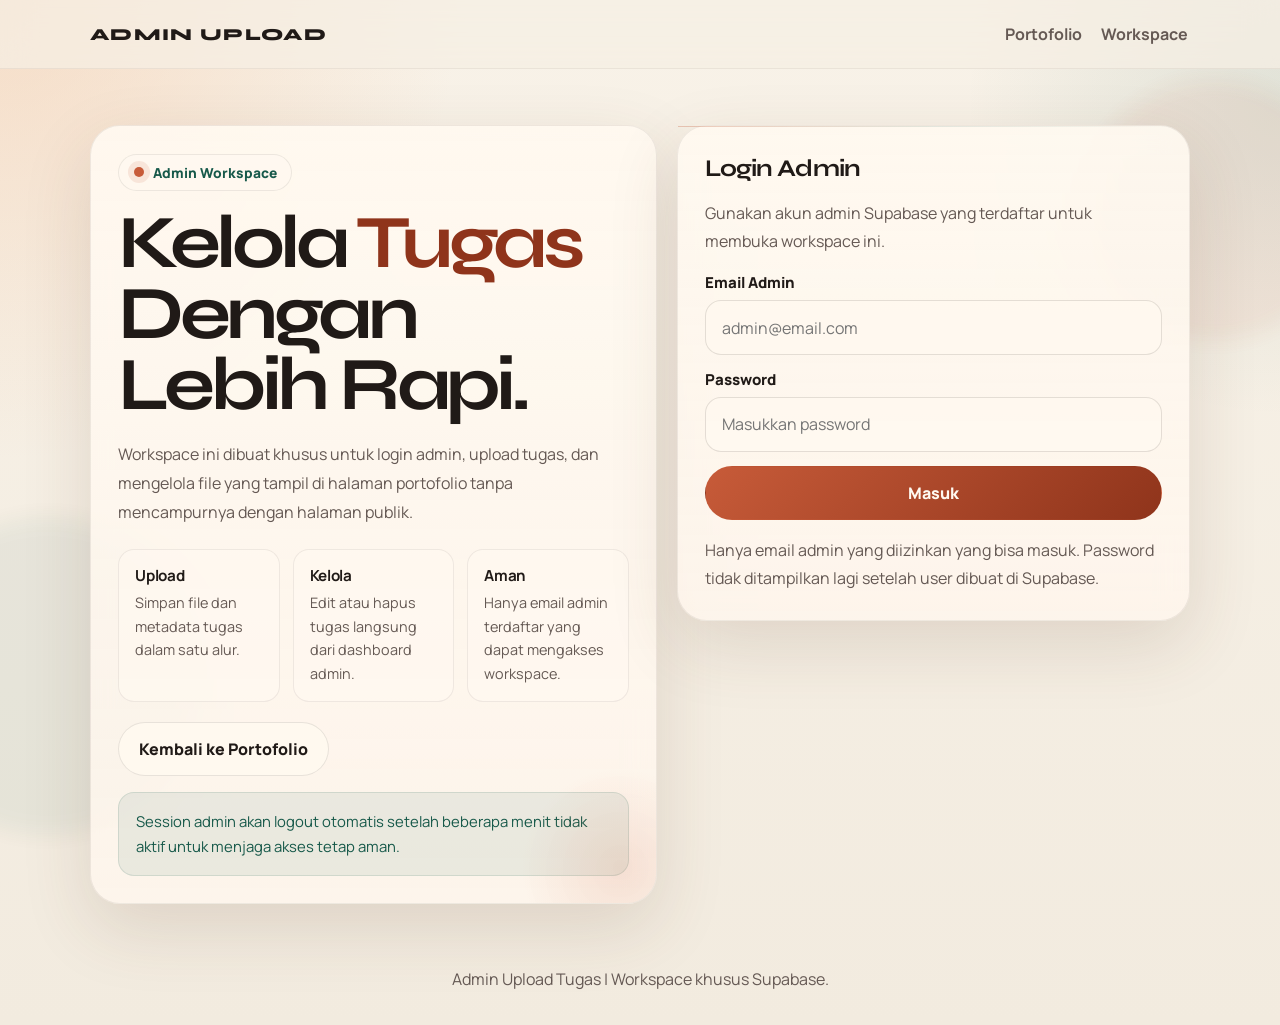
==== workspace-admin-fakhri.html @ 3451882d "rename admin page and add favicon" ====
<!DOCTYPE html>
<html lang="id">
<head>
  <meta charset="UTF-8" />
  <meta name="viewport" content="width=device-width, initial-scale=1.0" />
  <title>Admin Upload Tugas | Muhammad Fakhri Hidayat</title>
  <meta
    name="description"
    content="Halaman admin khusus untuk login dan upload tugas ke Supabase."
  />
  <link rel="preconnect" href="https://fonts.googleapis.com" />
  <link rel="preconnect" href="https://fonts.gstatic.com" crossorigin />
  <link
    href="https://fonts.googleapis.com/css2?family=Syne:wght@400;500;700;800&family=Manrope:wght@400;500;600;700&display=swap"
    rel="stylesheet"
  />
  <link rel="icon" type="image/svg+xml" href="assets/favicon.svg" />
  <link rel="stylesheet" href="assets/css/upload-tugas.css" />
</head>
<body>
  <header class="site-header">
    <div class="container nav">
      <a class="brand" href="workspace-admin-fakhri.html">Admin Upload</a>
      <nav class="nav-links" aria-label="Navigasi utama">
        <a href="index.html">Portofolio</a>
        <a href="#admin-area">Workspace</a>
      </nav>
    </div>
  </header>

  <main>
    <div class="container">
      <section class="hero" id="admin-hero">
        <article class="card hero-copy">
          <div class="eyebrow">Admin Workspace</div>
          <h1>Kelola <span>Tugas</span> Dengan Lebih Rapi.</h1>
          <p class="lead">
            Workspace ini dibuat khusus untuk login admin, upload tugas, dan mengelola file
            yang tampil di halaman portofolio tanpa mencampurnya dengan halaman publik.
          </p>
          <div class="hero-points" aria-label="Ringkasan workspace admin">
            <div class="hero-point">
              <strong>Upload</strong>
              <span>Simpan file dan metadata tugas dalam satu alur.</span>
            </div>
            <div class="hero-point">
              <strong>Kelola</strong>
              <span>Edit atau hapus tugas langsung dari dashboard admin.</span>
            </div>
            <div class="hero-point">
              <strong>Aman</strong>
              <span>Hanya email admin terdaftar yang dapat mengakses workspace.</span>
            </div>
          </div>
          <div class="hero-actions">
            <a class="button button-secondary" href="index.html">Kembali ke Portofolio</a>
          </div>
          <div class="session-note">
            Session admin akan logout otomatis setelah beberapa menit tidak aktif untuk menjaga akses tetap aman.
          </div>
        </article>

        <aside class="card login-card login-wrap" id="login-wrap">
          <div class="section-title">
            <h2>Login Admin</h2>
          </div>
          <p class="muted section-subtitle">
            Gunakan akun admin Supabase yang terdaftar untuk membuka workspace ini.
          </p>
          <form class="form" id="login-form">
            <div class="field">
              <label for="admin-email">Email Admin</label>
              <input id="admin-email" name="email" type="email" placeholder="admin@email.com" required />
            </div>
            <div class="field">
              <label for="admin-password">Password</label>
              <input id="admin-password" name="password" type="password" placeholder="Masukkan password" required />
            </div>
            <button class="button button-primary" type="submit">Masuk</button>
          </form>
          <div class="status-box info" id="auth-status"></div>
          <p class="helper helper-spaced">
            Hanya email admin yang diizinkan yang bisa masuk. Password tidak ditampilkan lagi setelah user dibuat di Supabase.
          </p>
        </aside>
      </section>

      <section class="workspace hidden" id="admin-area">
        <article class="card workspace-card">
          <div class="section-title">
            <h3 id="form-title">Upload Tugas</h3>
            <button class="button button-secondary" id="logout-button" type="button">Logout</button>
          </div>
          <p class="muted section-subtitle">
            Isi detail tugas di bawah ini, lalu upload file agar langsung masuk ke daftar tugas publik.
          </p>

          <div class="admin-meta">
            <div class="meta-box">
              <strong>Storage</strong>
              <span class="muted">Bucket tugas-project</span>
            </div>
            <div class="meta-box">
              <strong>Database</strong>
              <span class="muted">Table assignments</span>
            </div>
            <div class="meta-box">
              <strong>Admin Aktif</strong>
              <span class="muted" id="admin-email-label">Belum login</span>
            </div>
            <div class="meta-box">
              <strong>Total Tugas</strong>
              <span class="muted" id="task-count-label">0 tugas tersimpan</span>
            </div>
          </div>

          <form class="form" id="upload-form">
            <div class="field">
              <label for="title">Judul Tugas</label>
              <input id="title" name="title" type="text" placeholder="Contoh: Tugas Cloud Computing 4" required />
            </div>
            <div class="field">
              <label for="course">Mata Kuliah</label>
              <input id="course" name="course" type="text" placeholder="Contoh: Cloud Computing" />
            </div>
            <div class="field">
              <label for="description">Deskripsi</label>
              <textarea id="description" name="description" placeholder="Tulis ringkasan singkat tugas ini"></textarea>
            </div>
            <div class="field">
              <label for="file">File Tugas</label>
              <input id="file" name="file" type="file" accept=".pdf,.jpg,.jpeg,.png,.webp,.doc,.docx,.ppt,.pptx" required />
              <small id="file-help">File wajib dipilih saat upload tugas baru. Format: PDF, gambar, DOC/DOCX, atau PPT/PPTX. Maksimal 10 MB.</small>
            </div>
            <div class="task-actions">
              <button class="button button-primary" id="submit-button" type="submit">Upload Tugas</button>
              <button class="button button-secondary hidden" id="cancel-edit-button" type="button">Batal Edit</button>
            </div>
          </form>

          <div class="status-box info" id="upload-status"></div>
        </article>

        <article class="card list-card">
          <div class="section-title">
            <h3>Daftar Tugas</h3>
            <button class="button button-secondary" id="refresh-tasks" type="button">Refresh</button>
          </div>
          <p class="muted section-subtitle list-intro">
            Semua tugas yang sudah tersimpan akan muncul di sini. Kamu bisa membuka file,
            mengedit informasi, atau menghapusnya kapan saja.
          </p>
          <div class="task-grid" id="task-grid">
            <p class="empty-state">Login admin untuk melihat daftar tugas.</p>
          </div>
        </article>
      </section>
    </div>
  </main>

  <footer class="footer">
    <div class="container">
      <p>Admin Upload Tugas | Workspace khusus Supabase.</p>
    </div>
  </footer>
  <script type="module" src="assets/js/upload-tugas.js"></script>
</body>
</html>
---- assets/css/upload-tugas.css ----
:root {
      --bg: #f5efe4;
      --surface: rgba(255, 249, 240, 0.84);
      --text: #201a17;
      --muted: #655954;
      --line: rgba(32, 26, 23, 0.1);
      --accent: #c75b39;
      --accent-dark: #8f341b;
      --teal: #17594a;
      --shadow: 0 24px 70px rgba(91, 60, 36, 0.14);
      --radius-xl: 30px;
      --radius-lg: 22px;
      --radius-md: 16px;
      --max-width: 1100px;
    }

    * {
      box-sizing: border-box;
      margin: 0;
      padding: 0;
    }

    body {
      font-family: "Manrope", sans-serif;
      color: var(--text);
      background:
        radial-gradient(circle at top left, rgba(243, 196, 160, 0.45), transparent 28%),
        radial-gradient(circle at right 10%, rgba(23, 89, 74, 0.1), transparent 20%),
        linear-gradient(180deg, #f8f2e8 0%, #f2ebdf 100%);
      min-height: 100vh;
    }

    body::before,
    body::after {
      content: "";
      position: fixed;
      border-radius: 999px;
      z-index: -1;
      filter: blur(10px);
      opacity: 0.45;
    }

    body::before {
      width: 260px;
      height: 260px;
      top: 5rem;
      right: -4rem;
      background: rgba(199, 91, 57, 0.16);
    }

    body::after {
      width: 320px;
      height: 320px;
      bottom: 4rem;
      left: -7rem;
      background: rgba(23, 89, 74, 0.12);
    }

    a {
      color: inherit;
      text-decoration: none;
    }

    button,
    input,
    textarea {
      font: inherit;
    }

    .container {
      width: min(calc(100% - 2rem), var(--max-width));
      margin: 0 auto;
    }

    .site-header {
      position: sticky;
      top: 0;
      z-index: 20;
      backdrop-filter: blur(16px);
      background: rgba(245, 239, 228, 0.72);
      border-bottom: 1px solid rgba(32, 26, 23, 0.06);
    }

    .nav {
      display: flex;
      align-items: center;
      justify-content: space-between;
      gap: 1rem;
      padding: 1rem 0;
    }

    .brand,
    h1,
    h2,
    h3,
    h4 {
      font-family: "Syne", sans-serif;
    }

    .brand {
      font-size: 1.05rem;
      font-weight: 800;
      text-transform: uppercase;
      letter-spacing: 0.08em;
    }

    .nav-links {
      display: flex;
      gap: 1rem;
      flex-wrap: wrap;
      color: var(--muted);
      font-weight: 700;
    }

    .nav-links a {
      padding: 0.45rem 0.1rem;
      position: relative;
    }

    .nav-links a::after {
      content: "";
      position: absolute;
      left: 0;
      bottom: -0.05rem;
      width: 100%;
      height: 2px;
      background: var(--accent);
      transform: scaleX(0);
      transform-origin: left;
      transition: transform 0.22s ease;
    }

    .nav-links a:hover::after,
    .nav-links a:focus-visible::after {
      transform: scaleX(1);
    }

    main {
      padding: 3.5rem 0 4rem;
    }

    .hero {
      display: grid;
      grid-template-columns: minmax(0, 1.05fr) minmax(320px, 0.95fr);
      gap: 1.25rem;
      align-items: start;
    }

    .card {
      background: linear-gradient(180deg, rgba(255, 249, 240, 0.92), rgba(255, 246, 237, 0.82));
      border: 1px solid rgba(32, 26, 23, 0.07);
      border-radius: var(--radius-xl);
      box-shadow: var(--shadow);
      backdrop-filter: blur(14px);
    }

    .hero-copy,
    .login-card,
    .workspace-card,
    .list-card {
      padding: 1.7rem;
    }

    .hero-copy {
      position: relative;
      overflow: hidden;
    }

    .hero-copy::after {
      content: "";
      position: absolute;
      inset: auto -4rem -4rem auto;
      width: 200px;
      height: 200px;
      border-radius: 50%;
      background: radial-gradient(circle, rgba(199, 91, 57, 0.14), transparent 70%);
      pointer-events: none;
    }

    .eyebrow {
      display: inline-flex;
      align-items: center;
      gap: 0.55rem;
      padding: 0.5rem 0.9rem;
      border-radius: 999px;
      background: rgba(255, 249, 240, 0.92);
      border: 1px solid rgba(32, 26, 23, 0.08);
      color: var(--teal);
      font-weight: 800;
      font-size: 0.86rem;
      margin-bottom: 1rem;
    }

    .eyebrow::before {
      content: "";
      width: 0.65rem;
      height: 0.65rem;
      border-radius: 999px;
      background: var(--accent);
      box-shadow: 0 0 0 6px rgba(199, 91, 57, 0.12);
    }

    h1 {
      font-size: clamp(2.8rem, 7vw, 4.7rem);
      line-height: 0.95;
      letter-spacing: -0.06em;
      max-width: 9ch;
    }

    h1 span {
      color: var(--accent-dark);
    }

    .lead,
    .muted,
    .task-meta,
    .task-description,
    .empty-state,
    .helper {
      color: var(--muted);
      line-height: 1.8;
    }

    .lead {
      margin-top: 1.2rem;
      max-width: 58ch;
    }

    .section-subtitle {
      max-width: 62ch;
    }

    .hero-actions,
    .task-actions {
      display: flex;
      gap: 0.8rem;
      flex-wrap: wrap;
      margin-top: 1.25rem;
    }

    .button {
      display: inline-flex;
      align-items: center;
      justify-content: center;
      gap: 0.5rem;
      border-radius: 999px;
      padding: 0.92rem 1.25rem;
      border: 1px solid transparent;
      font-weight: 800;
      cursor: pointer;
      transition: transform 0.2s ease;
    }

    .button:hover,
    .button:focus-visible {
      transform: translateY(-2px);
    }

    .button-primary {
      color: #fff9f1;
      background: linear-gradient(135deg, var(--accent) 0%, var(--accent-dark) 100%);
    }

    .button-secondary {
      color: var(--text);
      background: rgba(255, 249, 240, 0.95);
      border-color: var(--line);
    }

    .button-danger {
      color: #fff7f2;
      background: linear-gradient(135deg, #b84a2d 0%, #7b2414 100%);
    }

    .button-ghost {
      color: var(--muted);
      background: transparent;
      border-color: rgba(32, 26, 23, 0.08);
    }

    .workspace {
      display: grid;
      grid-template-columns: minmax(320px, 0.88fr) minmax(0, 1.12fr);
      gap: 1.25rem;
      margin-top: 1.25rem;
    }

    .workspace.hidden,
    .login-wrap.hidden {
      display: none;
    }

    .section-title {
      display: flex;
      align-items: center;
      justify-content: space-between;
      gap: 1rem;
      margin-bottom: 1rem;
      flex-wrap: wrap;
    }

    .section-title h2,
    .section-title h3 {
      font-size: 1.5rem;
      letter-spacing: -0.04em;
    }

    .workspace-card,
    .list-card,
    .login-card {
      position: relative;
    }

    .workspace-card::before,
    .list-card::before,
    .login-card::before {
      content: "";
      position: absolute;
      inset: 0 0 auto 0;
      height: 1px;
      background: linear-gradient(90deg, rgba(199, 91, 57, 0.3), rgba(23, 89, 74, 0.12), transparent);
    }

    .hero-points {
      display: grid;
      grid-template-columns: repeat(3, minmax(0, 1fr));
      gap: 0.8rem;
      margin-top: 1.4rem;
    }

    .hero-point {
      padding: 0.95rem 1rem;
      border-radius: var(--radius-md);
      background: rgba(255, 249, 240, 0.62);
      border: 1px solid rgba(32, 26, 23, 0.07);
    }

    .hero-point strong {
      display: block;
      margin-bottom: 0.3rem;
      font-size: 0.95rem;
      letter-spacing: -0.02em;
    }

    .hero-point span {
      display: block;
      color: var(--muted);
      line-height: 1.65;
      font-size: 0.9rem;
    }

    .form {
      display: grid;
      gap: 0.9rem;
      margin-top: 1rem;
    }

    .field {
      display: grid;
      gap: 0.45rem;
    }

    .field label {
      font-size: 0.94rem;
      font-weight: 800;
    }

    .field input,
    .field textarea {
      width: 100%;
      padding: 0.95rem 1rem;
      border-radius: var(--radius-md);
      border: 1px solid rgba(32, 26, 23, 0.12);
      background: rgba(255, 249, 240, 0.95);
      color: var(--text);
      transition: border-color 0.2s ease, box-shadow 0.2s ease, background 0.2s ease;
    }

    .field input:focus,
    .field textarea:focus {
      outline: none;
      border-color: rgba(199, 91, 57, 0.45);
      box-shadow: 0 0 0 4px rgba(199, 91, 57, 0.08);
      background: #fffaf3;
    }

    .field textarea {
      min-height: 120px;
      resize: vertical;
    }

    .field small {
      color: var(--muted);
      line-height: 1.6;
    }

    .helper-spaced,
    .list-intro {
      margin-top: 1rem;
    }

    .status-box {
      margin-top: 1rem;
      padding: 0.95rem 1rem;
      border-radius: var(--radius-md);
      font-weight: 700;
      display: none;
      border: 1px solid transparent;
    }

    .status-box.show {
      display: block;
    }

    .status-box.info {
      background: rgba(23, 89, 74, 0.1);
      color: var(--teal);
      border-color: rgba(23, 89, 74, 0.12);
    }

    .status-box.error {
      background: rgba(143, 52, 27, 0.1);
      color: var(--accent-dark);
      border-color: rgba(143, 52, 27, 0.12);
    }

    .task-grid {
      display: grid;
      gap: 1rem;
    }

    .task-card {
      padding: 1.2rem;
      border-radius: var(--radius-lg);
      background: linear-gradient(180deg, rgba(255, 249, 240, 0.94), rgba(255, 244, 235, 0.78));
      border: 1px solid rgba(32, 26, 23, 0.07);
      display: grid;
      gap: 0.7rem;
      box-shadow: 0 14px 40px rgba(91, 60, 36, 0.08);
      transition: transform 0.2s ease, box-shadow 0.2s ease, border-color 0.2s ease;
    }

    .task-card:hover {
      transform: translateY(-3px);
      border-color: rgba(199, 91, 57, 0.18);
      box-shadow: 0 18px 46px rgba(91, 60, 36, 0.11);
    }

    .task-card h4 {
      font-size: 1.15rem;
      letter-spacing: -0.03em;
      margin-bottom: 0.55rem;
    }

    .task-card .button {
      padding-inline: 1rem;
      min-width: 92px;
    }

    .task-topline {
      display: flex;
      align-items: center;
      justify-content: space-between;
      gap: 0.75rem;
      flex-wrap: wrap;
    }

    .tag {
      display: inline-flex;
      align-items: center;
      padding: 0.42rem 0.7rem;
      border-radius: 999px;
      font-size: 0.8rem;
      font-weight: 800;
      letter-spacing: 0.04em;
      text-transform: uppercase;
    }

    .tag-course {
      background: rgba(32, 26, 23, 0.06);
      color: var(--accent-dark);
    }

    .tag-file {
      background: rgba(23, 89, 74, 0.1);
      color: var(--teal);
    }

    .task-meta {
      font-size: 0.92rem;
    }

    .admin-meta {
      display: grid;
      grid-template-columns: repeat(2, minmax(0, 1fr));
      gap: 0.75rem;
      margin-top: 1rem;
    }

    .meta-box {
      padding: 1rem 1.05rem;
      border-radius: var(--radius-md);
      background: rgba(255, 255, 255, 0.4);
      border: 1px solid rgba(32, 26, 23, 0.07);
      min-height: 92px;
    }

    .meta-box strong {
      display: block;
      margin-bottom: 0.3rem;
      font-size: 0.86rem;
      letter-spacing: 0.04em;
      text-transform: uppercase;
      color: var(--muted);
    }

    .hidden {
      display: none !important;
    }

    .session-note {
      margin-top: 1rem;
      padding: 1rem 1.05rem;
      border-radius: var(--radius-md);
      background: rgba(23, 89, 74, 0.08);
      color: var(--teal);
      line-height: 1.7;
      font-size: 0.93rem;
      border: 1px solid rgba(23, 89, 74, 0.12);
    }

    @media (max-width: 1024px) {
      .hero,
      .workspace {
        grid-template-columns: 1fr;
      }

      .hero-points {
        grid-template-columns: 1fr;
      }
    }

    @media (max-width: 720px) {
      main {
        padding: 2.5rem 0 3rem;
      }

      .hero-copy,
      .login-card,
      .workspace-card,
      .list-card {
        padding: 1.3rem;
      }

      .admin-meta {
        grid-template-columns: 1fr;
      }

      .hero-actions,
      .task-actions {
        flex-direction: column;
      }
    }

    .footer {
      padding: 0 0 2.2rem;
      text-align: center;
      color: var(--muted);
    }

    @media (max-width: 1024px) {
      .hero,
      .workspace {
        grid-template-columns: 1fr;
      }

      .admin-meta {
        grid-template-columns: 1fr 1fr;
      }
    }

    @media (max-width: 720px) {
      .nav {
        flex-direction: column;
        align-items: flex-start;
      }

      .button {
        width: 100%;
      }

      .hero-actions,
      .task-actions {
        flex-direction: column;
      }

      .admin-meta {
        grid-template-columns: 1fr;
      }
    }
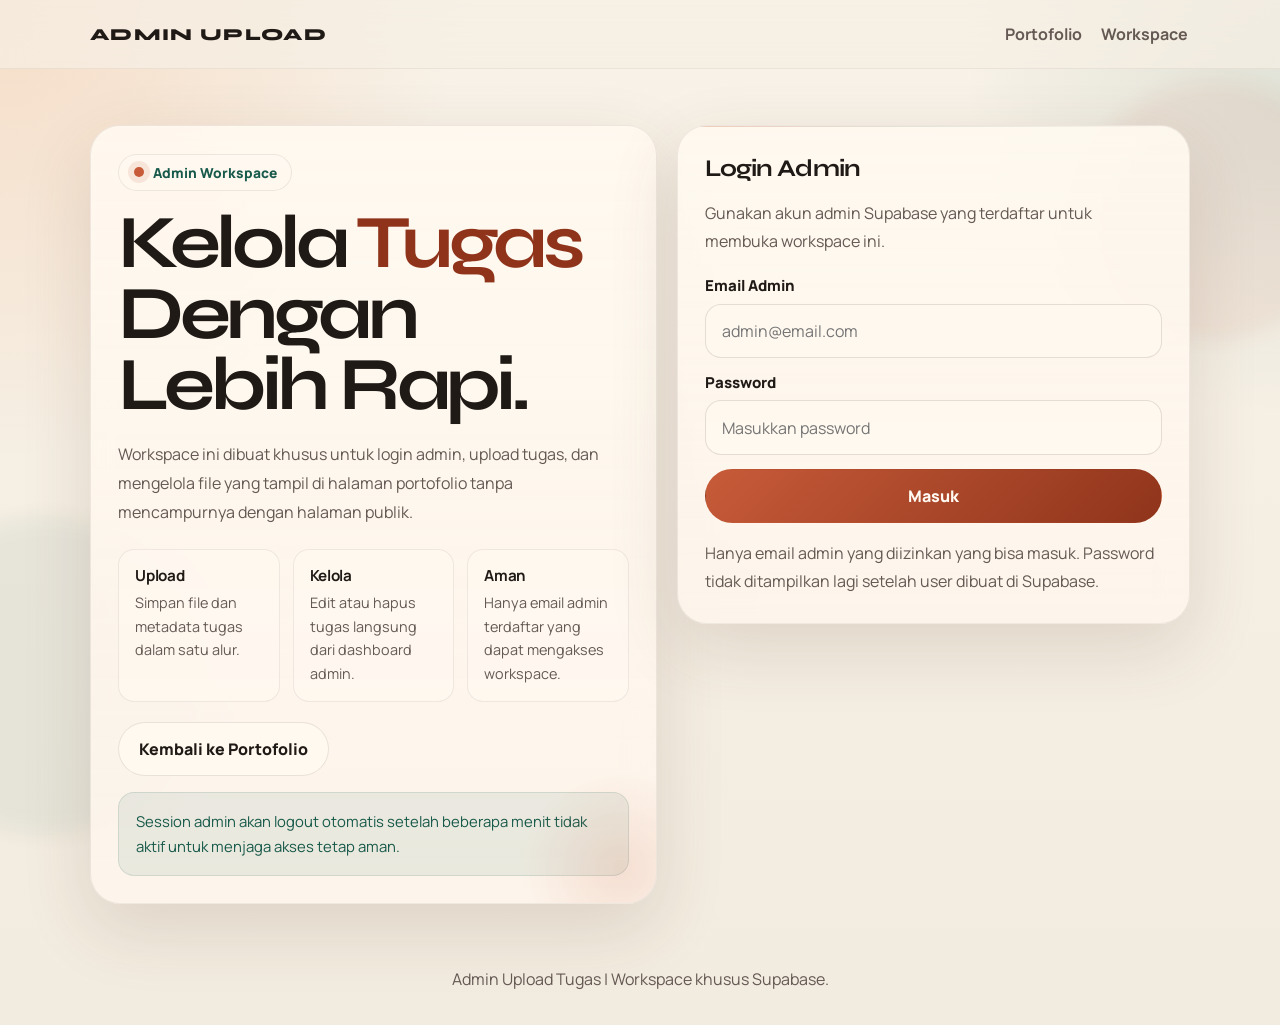
==== commit 87ef18d8: "polish admin dashboard" ====
--- a/workspace-admin-fakhri.html
+++ b/workspace-admin-fakhri.html
@@ -86,10 +86,21 @@
       </section>
 
       <section class="workspace hidden" id="admin-area">
+        <div class="workspace-header card">
+          <div>
+            <div class="eyebrow">Dashboard Admin</div>
+            <h2>Workspace Tugas</h2>
+            <p class="muted">Upload, edit, dan pantau tugas yang tampil di portofolio publik.</p>
+          </div>
+          <div class="workspace-header-actions">
+            <a class="button button-secondary" href="index.html">Lihat Portofolio</a>
+            <button class="button button-ghost" id="logout-button" type="button">Logout</button>
+          </div>
+        </div>
+
         <article class="card workspace-card">
           <div class="section-title">
             <h3 id="form-title">Upload Tugas</h3>
-            <button class="button button-secondary" id="logout-button" type="button">Logout</button>
           </div>
           <p class="muted section-subtitle">
             Isi detail tugas di bawah ini, lalu upload file agar langsung masuk ke daftar tugas publik.
@@ -97,18 +108,22 @@
 
           <div class="admin-meta">
             <div class="meta-box">
+              <span class="meta-icon" aria-hidden="true">ST</span>
               <strong>Storage</strong>
               <span class="muted">Bucket tugas-project</span>
             </div>
             <div class="meta-box">
+              <span class="meta-icon" aria-hidden="true">DB</span>
               <strong>Database</strong>
               <span class="muted">Table assignments</span>
             </div>
             <div class="meta-box">
+              <span class="meta-icon" aria-hidden="true">AD</span>
               <strong>Admin Aktif</strong>
               <span class="muted" id="admin-email-label">Belum login</span>
             </div>
             <div class="meta-box">
+              <span class="meta-icon" aria-hidden="true">TS</span>
               <strong>Total Tugas</strong>
               <span class="muted" id="task-count-label">0 tugas tersimpan</span>
             </div>
@@ -166,4 +181,3 @@
   <script type="module" src="assets/js/upload-tugas.js"></script>
 </body>
 </html>
-
--- a/assets/css/upload-tugas.css
+++ b/assets/css/upload-tugas.css
@@ -290,6 +290,52 @@
       display: none;
     }
 
+    .workspace-header {
+      grid-column: 1 / -1;
+      display: flex;
+      align-items: flex-end;
+      justify-content: space-between;
+      gap: 1.2rem;
+      padding: 1.6rem;
+      overflow: hidden;
+      position: relative;
+    }
+
+    .workspace-header::after {
+      content: "";
+      position: absolute;
+      width: 220px;
+      height: 220px;
+      right: -80px;
+      top: -110px;
+      border-radius: 999px;
+      background: radial-gradient(circle, rgba(199, 91, 57, 0.18), transparent 70%);
+      pointer-events: none;
+    }
+
+    .workspace-header h2 {
+      font-size: clamp(2rem, 4vw, 3.2rem);
+      letter-spacing: -0.06em;
+      line-height: 0.95;
+    }
+
+    .workspace-header .eyebrow {
+      margin-bottom: 0.8rem;
+    }
+
+    .workspace-header p {
+      margin-top: 0.75rem;
+      max-width: 48ch;
+    }
+
+    .workspace-header-actions {
+      display: flex;
+      flex-wrap: wrap;
+      gap: 0.7rem;
+      position: relative;
+      z-index: 1;
+    }
+
     .section-title {
       display: flex;
       align-items: center;
@@ -309,6 +355,7 @@
     .list-card,
     .login-card {
       position: relative;
+      overflow: hidden;
     }
 
     .workspace-card::before,
@@ -353,6 +400,7 @@
       display: grid;
       gap: 0.9rem;
       margin-top: 1rem;
+      padding-top: 0.2rem;
     }
 
     .field {
@@ -376,6 +424,12 @@
       transition: border-color 0.2s ease, box-shadow 0.2s ease, background 0.2s ease;
     }
 
+    .field input[type="file"] {
+      cursor: pointer;
+      border-style: dashed;
+      background: rgba(255, 249, 240, 0.74);
+    }
+
     .field input:focus,
     .field textarea:focus {
       outline: none;
@@ -494,7 +548,7 @@
       display: grid;
       grid-template-columns: repeat(2, minmax(0, 1fr));
       gap: 0.75rem;
-      margin-top: 1rem;
+      margin: 1.15rem 0 1.25rem;
     }
 
     .meta-box {
@@ -503,6 +557,15 @@
       background: rgba(255, 255, 255, 0.4);
       border: 1px solid rgba(32, 26, 23, 0.07);
       min-height: 92px;
+      position: relative;
+      overflow: hidden;
+      transition: transform 0.2s ease, border-color 0.2s ease, background 0.2s ease;
+    }
+
+    .meta-box:hover {
+      transform: translateY(-2px);
+      border-color: rgba(199, 91, 57, 0.16);
+      background: rgba(255, 249, 240, 0.7);
     }
 
     .meta-box strong {
@@ -512,6 +575,22 @@
       letter-spacing: 0.04em;
       text-transform: uppercase;
       color: var(--muted);
+    }
+
+    .meta-icon {
+      position: absolute;
+      right: 0.85rem;
+      top: 0.8rem;
+      display: inline-grid;
+      place-items: center;
+      width: 2.1rem;
+      height: 2.1rem;
+      border-radius: 999px;
+      background: rgba(23, 89, 74, 0.1);
+      color: var(--teal);
+      font-size: 0.72rem;
+      font-weight: 900;
+      letter-spacing: -0.03em;
     }
 
     .hidden {
@@ -535,8 +614,17 @@
         grid-template-columns: 1fr;
       }
 
+      .workspace-header {
+        align-items: flex-start;
+        flex-direction: column;
+      }
+
       .hero-points {
         grid-template-columns: 1fr;
+      }
+
+      .admin-meta {
+        grid-template-columns: 1fr 1fr;
       }
     }
 
@@ -547,18 +635,29 @@
 
       .hero-copy,
       .login-card,
+      .workspace-header,
       .workspace-card,
       .list-card {
         padding: 1.3rem;
       }
 
+      .nav {
+        flex-direction: column;
+        align-items: flex-start;
+      }
+
       .admin-meta {
         grid-template-columns: 1fr;
       }
 
       .hero-actions,
+      .workspace-header-actions,
       .task-actions {
         flex-direction: column;
+      }
+
+      .button {
+        width: 100%;
       }
     }
 
@@ -567,34 +666,3 @@
       text-align: center;
       color: var(--muted);
     }
-
-    @media (max-width: 1024px) {
-      .hero,
-      .workspace {
-        grid-template-columns: 1fr;
-      }
-
-      .admin-meta {
-        grid-template-columns: 1fr 1fr;
-      }
-    }
-
-    @media (max-width: 720px) {
-      .nav {
-        flex-direction: column;
-        align-items: flex-start;
-      }
-
-      .button {
-        width: 100%;
-      }
-
-      .hero-actions,
-      .task-actions {
-        flex-direction: column;
-      }
-
-      .admin-meta {
-        grid-template-columns: 1fr;
-      }
-    }
